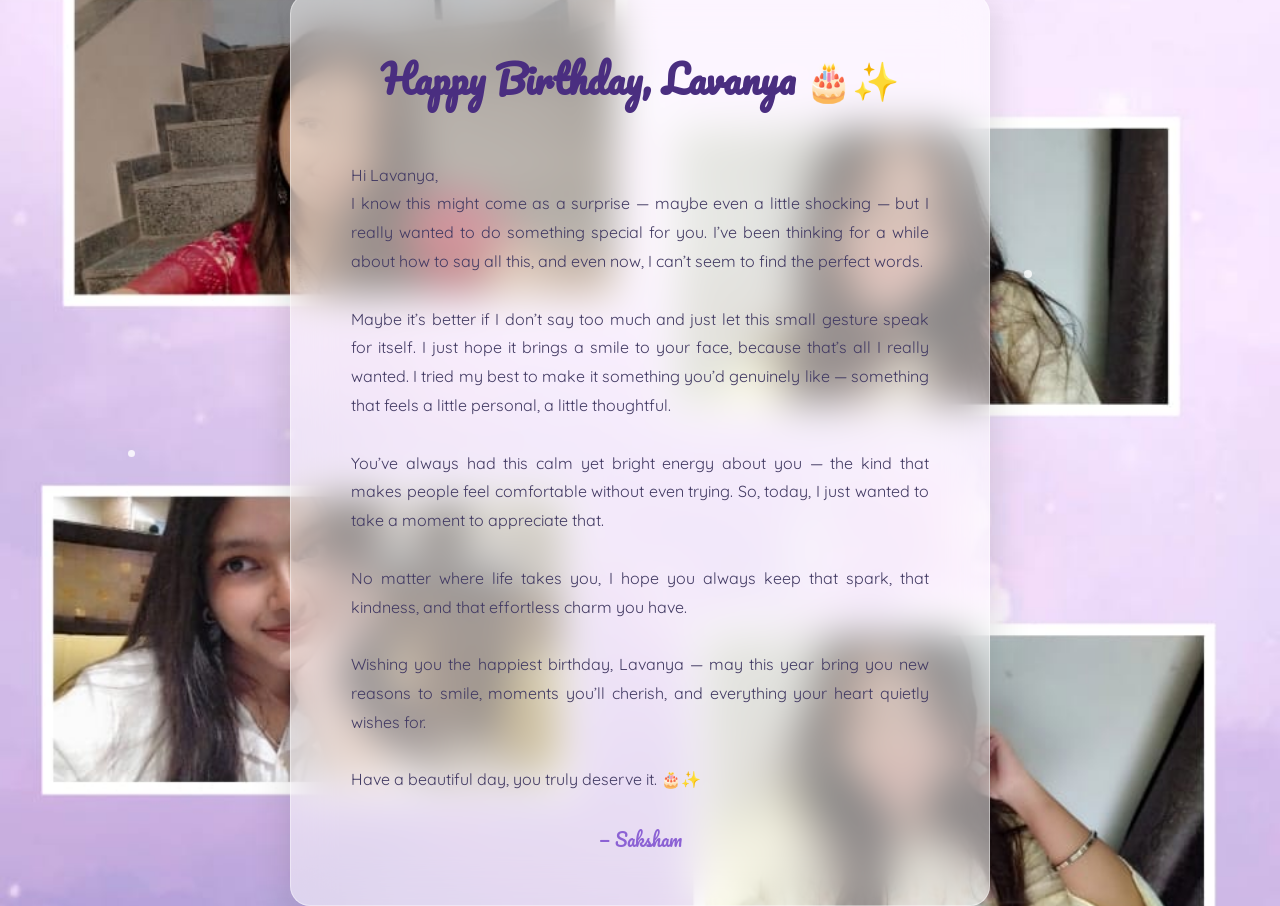
==== about.html @ afe317d1 "Rename page.html to about.html" ====
<!DOCTYPE html>
<html lang="en">
<head>
  <meta charset="UTF-8">
  <meta name="viewport" content="width=device-width, initial-scale=1.0">
  <title>Happy Birthday, Lavanya 💫</title>
  <link href="https://fonts.googleapis.com/css2?family=Quicksand:wght@400;600&family=Pacifico&display=swap" rel="stylesheet">
  <style>
    * {
      margin: 0;
      padding: 0;
      box-sizing: border-box;
    }

    body {
      height: 100vh;
      width: 100%;
      background: url("lavs.jpeg") center/cover no-repeat fixed;
      display: flex;
      align-items: center;
      justify-content: center;
      font-family: 'Quicksand', sans-serif;
      position: relative;
      overflow: hidden;
    }

    /* dreamy blurred overlay */
    

    /* floating sparkles */
    .sparkle {
      position: absolute;
      background: rgba(255, 255, 255, 0.8);
      border-radius: 50%;
      animation: float 8s infinite ease-in-out;
    }

    @keyframes float {
      0%, 100% { transform: translateY(0) rotate(0); opacity: 1; }
      50% { transform: translateY(-40px) rotate(180deg); opacity: 0.6; }
    }

    .sparkle:nth-child(1) { width: 6px; height: 6px; top: 10%; left: 25%; animation-delay: 0s; }
    .sparkle:nth-child(2) { width: 8px; height: 8px; top: 30%; left: 80%; animation-delay: 1s; }
    .sparkle:nth-child(3) { width: 5px; height: 5px; top: 70%; left: 40%; animation-delay: 2s; }
    .sparkle:nth-child(4) { width: 7px; height: 7px; top: 50%; left: 10%; animation-delay: 3s; }
    .sparkle:nth-child(5) { width: 10px; height: 10px; top: 80%; left: 70%; animation-delay: 4s; }

    /* message container */
    .message-box {
      position: relative;
      z-index: 1;
      max-width: 700px;
      padding: 50px 60px;
      background: rgba(255, 255, 255, 0.5);
      backdrop-filter: blur(20px);
      border-radius: 20px;
      box-shadow: 0 10px 40px rgba(0, 0, 0, 0.15);
      color: #3a2b68;
      text-align: center;
      border: 1px solid rgba(255, 255, 255, 0.4);
      animation: fadeIn 2s ease forwards;
    }

    @keyframes fadeIn {
      from { opacity: 0; transform: translateY(40px); }
      to { opacity: 1; transform: translateY(0); }
    }

    h1 {
      font-family: 'Pacifico', cursive;
      font-size: 38px;
      color: #4a2e80;
      margin-bottom: 20px;
    }

    p {
      font-size: 16px;
      color: #423a63;
      line-height: 1.8;
      text-align: justify;
      white-space: pre-line;
    }

    .footer {
      margin-top: 30px;
      font-size: 18px;
      font-family: 'Pacifico', cursive;
      color: #8c62d4;
    }

    @media (max-width: 600px) {
      .message-box {
        max-width: 90%;
        padding: 30px 25px;
      }
      h1 {
        font-size: 30px;
      }
      p {
        font-size: 15px;
      }
    }
  </style>
</head>
<body>
  <div class="sparkle"></div>
  <div class="sparkle"></div>
  <div class="sparkle"></div>
  <div class="sparkle"></div>
  <div class="sparkle"></div>

  <div class="message-box">
    <h1>Happy Birthday, Lavanya 🎂✨</h1>
    <p>
Hi Lavanya,
I know this might come as a surprise — maybe even a little shocking — but I really wanted to do something special for you. I’ve been thinking for a while about how to say all this, and even now, I can’t seem to find the perfect words.

Maybe it’s better if I don’t say too much and just let this small gesture speak for itself. I just hope it brings a smile to your face, because that’s all I really wanted. I tried my best to make it something you’d genuinely like — something that feels a little personal, a little thoughtful.

You’ve always had this calm yet bright energy about you — the kind that makes people feel comfortable without even trying. So, today, I just wanted to take a moment to appreciate that.

No matter where life takes you, I hope you always keep that spark, that kindness, and that effortless charm you have.

Wishing you the happiest birthday, Lavanya — may this year bring you new reasons to smile, moments you’ll cherish, and everything your heart quietly wishes for.

Have a beautiful day, you truly deserve it. 🎂✨
    </p>
    <div class="footer">— Saksham</div>
  </div>
</body>
</html>
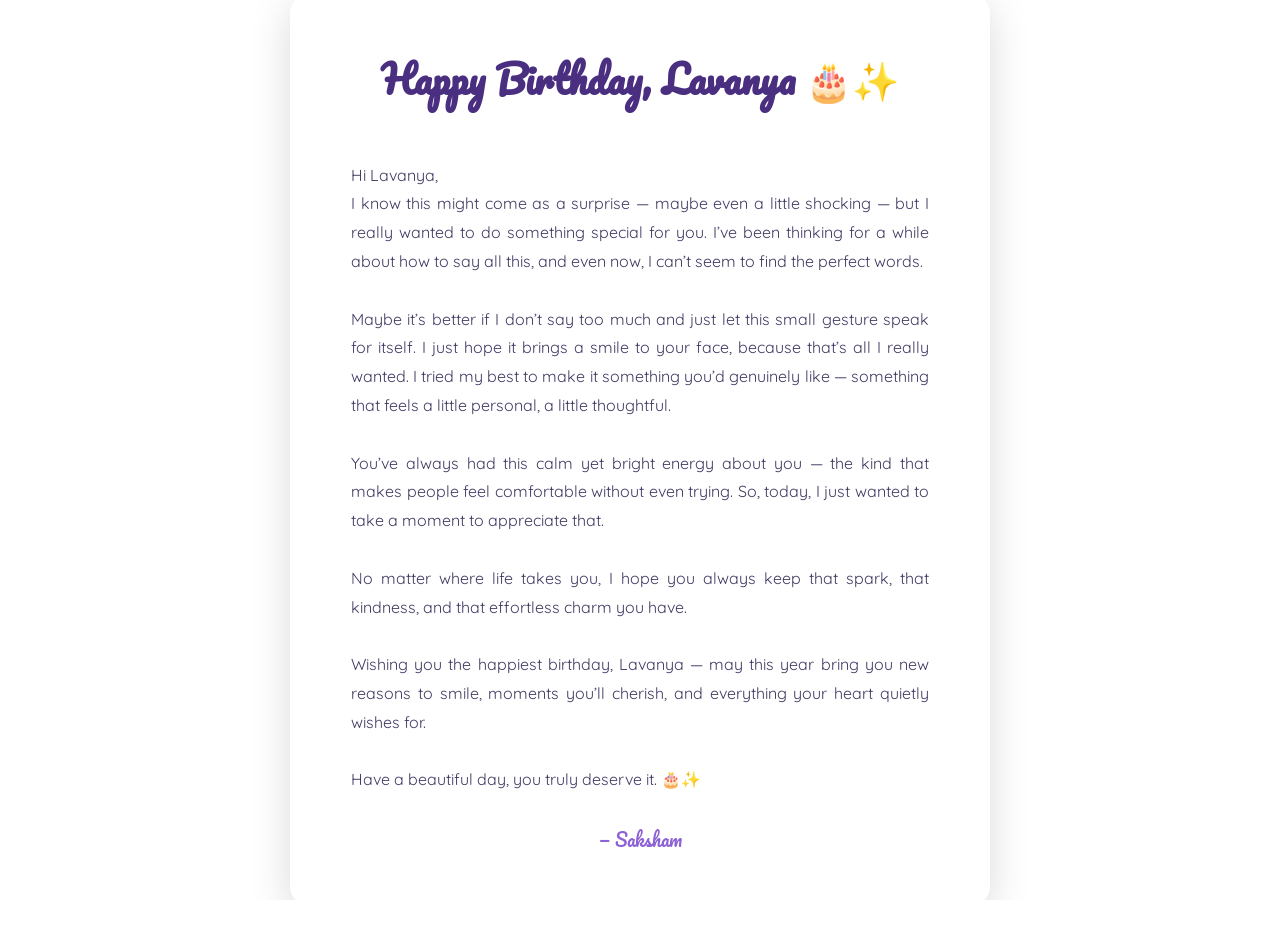
==== commit 735d5ea4: "Update about.html" ====
--- a/about.html
+++ b/about.html
@@ -12,27 +12,42 @@
       box-sizing: border-box;
     }
 
+    html, body {
+      height: 100%;
+      width: 100%;
+      overflow-x: hidden;
+      scroll-behavior: smooth;
+    }
+
     body {
-      height: 100vh;
-      width: 100%;
-      background: url("lavs.jpeg") center/cover no-repeat fixed;
+      background: url("WhatsApp Image Oct 28 2025 (1).jpeg") center/cover no-repeat fixed;
       display: flex;
       align-items: center;
       justify-content: center;
       font-family: 'Quicksand', sans-serif;
       position: relative;
-      overflow: hidden;
+      overflow-y: auto;
+      min-height: 100vh;
+      padding: 40px 20px;
     }
 
     /* dreamy blurred overlay */
-    
+    body::before {
+      content: "";
+      position: fixed;
+      inset: 0;
+      background: rgba(255, 255, 255, 0.3);
+      backdrop-filter: blur(8px);
+      z-index: 0;
+    }
 
     /* floating sparkles */
     .sparkle {
-      position: absolute;
+      position: fixed;
       background: rgba(255, 255, 255, 0.8);
       border-radius: 50%;
       animation: float 8s infinite ease-in-out;
+      z-index: 0;
     }
 
     @keyframes float {
@@ -89,14 +104,23 @@
       color: #8c62d4;
     }
 
+    /* Scroll behavior for phones */
     @media (max-width: 600px) {
+      body {
+        align-items: flex-start;
+        padding: 30px 15px;
+      }
+
       .message-box {
-        max-width: 90%;
+        max-width: 100%;
         padding: 30px 25px;
+        margin-top: 50px;
       }
+
       h1 {
-        font-size: 30px;
+        font-size: 28px;
       }
+
       p {
         font-size: 15px;
       }
